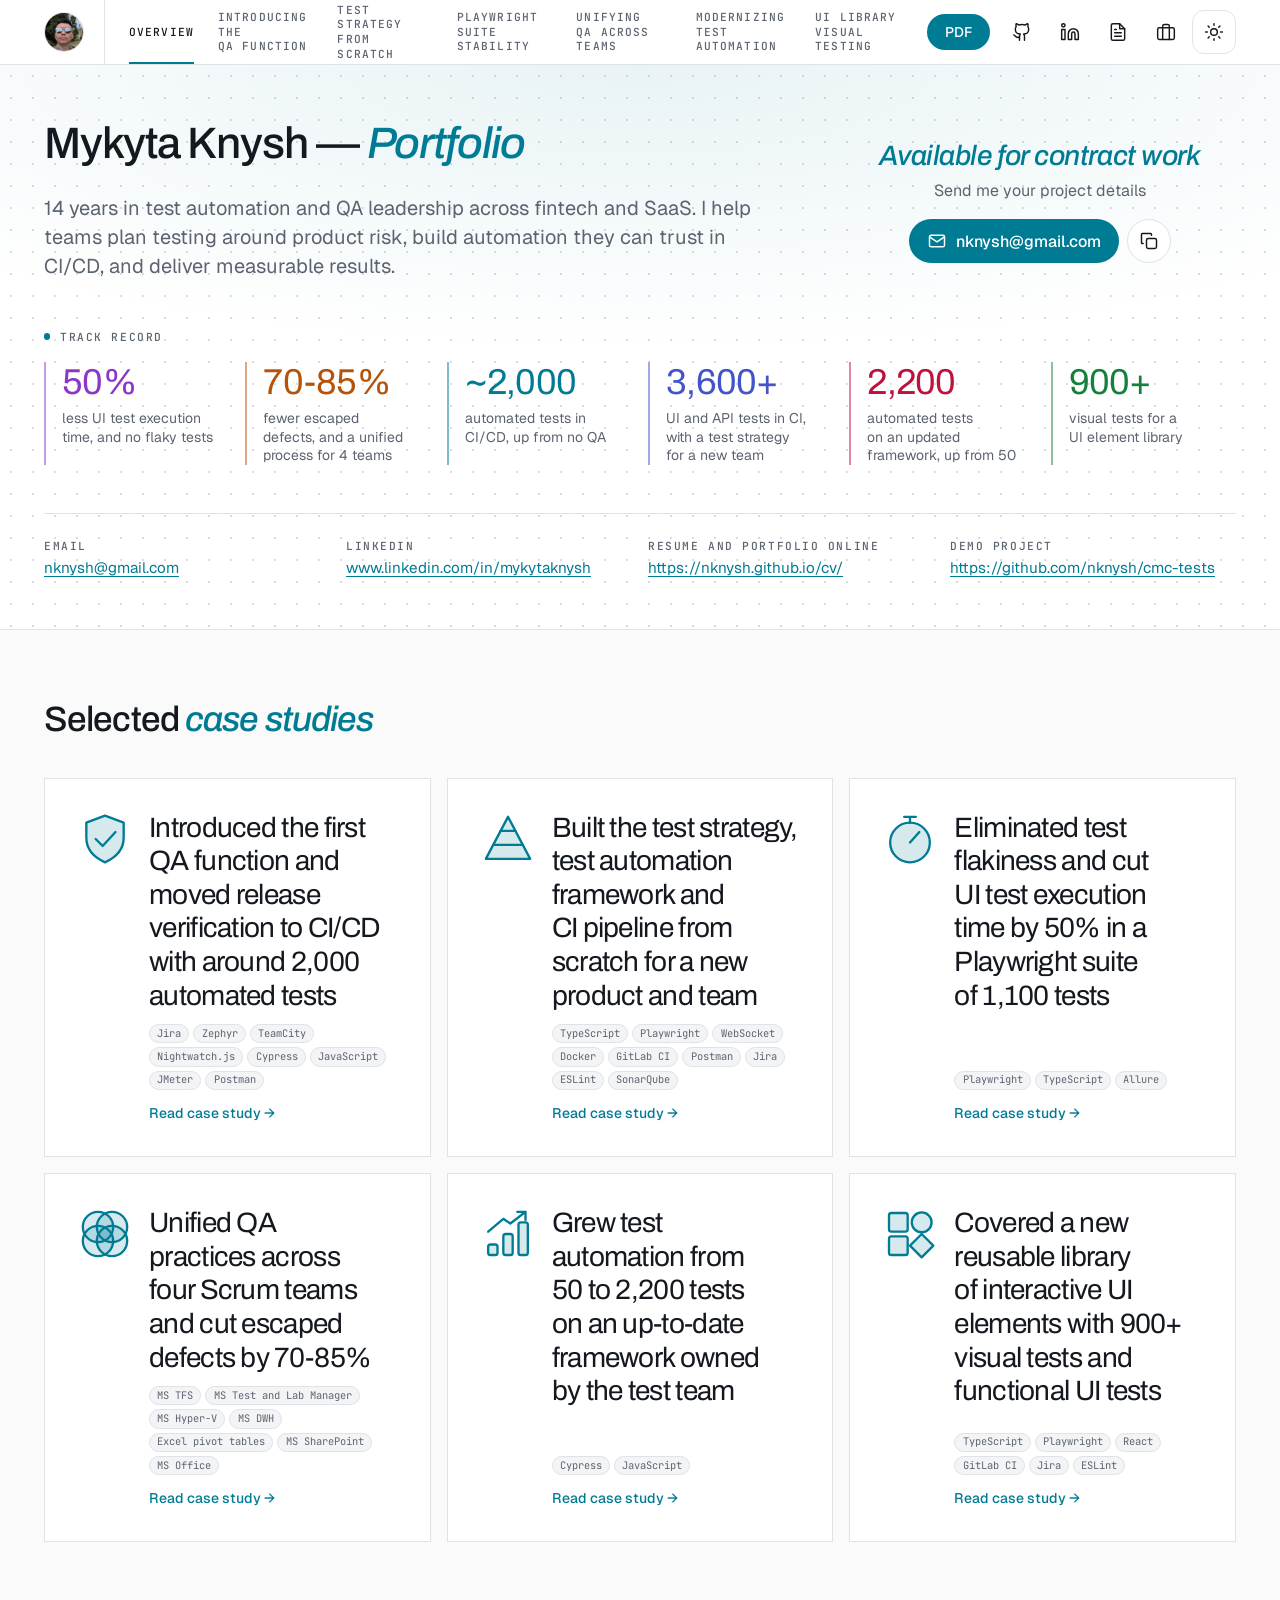
==== docs/portfolio/index.html @ 2e19fce5 "Add Article and CollectionPage structured data to portfolio pages" ====
<!doctype html>
<html lang="en">
<head>
<meta charset="utf-8">
<meta name="viewport" content="width=device-width, initial-scale=1">
<title>Portfolio | Mykyta Knysh</title>
<meta name="description" content="Case studies from Mykyta Knysh: building QA functions, test strategies and test automation at scale.">
<meta name="author" content="Mykyta Knysh">
<link rel="canonical" href="https://nknysh.github.io/cv/portfolio/">
<meta property="og:type" content="article">
<meta property="og:title" content="Portfolio | Mykyta Knysh">
<meta property="og:description" content="Case studies from Mykyta Knysh: building QA functions, test strategies and test automation at scale.">
<meta property="og:url" content="https://nknysh.github.io/cv/portfolio/">
<meta name="twitter:card" content="summary">
<link rel="icon" href="../images/favicon.png" type="image/png">
<link rel="preconnect" href="https://fonts.googleapis.com">
<link rel="preconnect" href="https://fonts.gstatic.com" crossorigin>
<link rel="stylesheet" href="https://fonts.googleapis.com/css2?family=Archivo:ital,wght@0,400..800;1,400..600&family=Geist:wght@300..600&family=JetBrains+Mono:wght@400;500&display=swap">
<link rel="stylesheet" href="portfolio.css">
<script src="menu.js"></script>
<script type="application/ld+json">
{
  "@context": "https://schema.org",
  "@type": "CollectionPage",
  "@id": "https://nknysh.github.io/cv/portfolio/",
  "url": "https://nknysh.github.io/cv/portfolio/",
  "name": "Portfolio | Mykyta Knysh",
  "description": "Case studies from Mykyta Knysh: building QA functions, test strategies and test automation at scale.",
  "author": {
    "@type": "Person",
    "@id": "https://nknysh.github.io/cv/#person",
    "name": "Mykyta Knysh",
    "url": "https://nknysh.github.io/cv/"
  },
  "mainEntity": {
    "@type": "ItemList",
    "itemListElement": [
      {
        "@type": "ListItem",
        "position": 1,
        "url": "https://nknysh.github.io/cv/portfolio/first-qa-function.html",
        "name": "Introduced the first QA function and moved release verification to CI/CD with around 2,000 automated tests"
      },
      {
        "@type": "ListItem",
        "position": 2,
        "url": "https://nknysh.github.io/cv/portfolio/test-strategy-from-scratch.html",
        "name": "Built the test strategy, test automation framework and CI pipeline from scratch for a new product and team"
      },
      {
        "@type": "ListItem",
        "position": 3,
        "url": "https://nknysh.github.io/cv/portfolio/playwright-suite-stability.html",
        "name": "Eliminated test flakiness and cut UI test execution time by 50% in a Playwright suite of 1,100 tests"
      },
      {
        "@type": "ListItem",
        "position": 4,
        "url": "https://nknysh.github.io/cv/portfolio/unified-qa-practices.html",
        "name": "Unified QA practices across four Scrum teams and cut escaped defects by 70-85%"
      },
      {
        "@type": "ListItem",
        "position": 5,
        "url": "https://nknysh.github.io/cv/portfolio/automation-50-to-2200.html",
        "name": "Grew test automation from 50 to 2,200 tests on an up-to-date framework owned by the test team"
      },
      {
        "@type": "ListItem",
        "position": 6,
        "url": "https://nknysh.github.io/cv/portfolio/ui-library-testing.html",
        "name": "Covered a new reusable library of interactive UI elements with 900+ visual tests and functional UI tests"
      }
    ]
  }
}
</script>
</head>
<body>
<a class="skip" href="#content">Skip to content</a>
<header class="site-header">
  <div class="bar">
    <a class="brand" href="./" aria-label="Mykyta Knysh, portfolio overview"><img src="../images/avatar.jpg" alt="" width="40" height="40"></a>
    <div class="actions">
      <a class="button" href="../Mykyta_Knysh_Portfolio.pdf" download>PDF</a>
      <a class="icon-link wide-only" href="https://github.com/nknysh/cmc-tests" rel="noopener" aria-label="Demo project on GitHub" title="Demo project"><svg viewBox="0 0 24 24" width="20" height="20" fill="none" stroke="currentColor" stroke-width="1.75" stroke-linecap="round" stroke-linejoin="round" aria-hidden="true"><path d="M15 22v-4a4.8 4.8 0 0 0-1-3.5c3 0 6-2 6-5.5.08-1.25-.27-2.48-1-3.5.28-1.15.28-2.35 0-3.5 0 0-1 0-3 1.5-2.64-.5-5.36-.5-8 0C6 2 5 2 5 2c-.3 1.15-.3 2.35 0 3.5A5.4 5.4 0 0 0 4 9c0 3.5 3 5.5 6 5.5-.39.49-.68 1.05-.85 1.65-.17.6-.22 1.23-.15 1.85v4"/><path d="M9 18c-4.51 2-5-2-7-2.5"/></svg></a>
      <a class="icon-link wide-only" href="https://www.linkedin.com/in/mykytaknysh/" rel="me noopener" aria-label="LinkedIn profile" title="LinkedIn"><svg viewBox="0 0 24 24" width="20" height="20" fill="none" stroke="currentColor" stroke-width="1.75" stroke-linecap="round" stroke-linejoin="round" aria-hidden="true"><path d="M16 8a6 6 0 0 1 6 6v7h-4v-7a2 2 0 0 0-2-2 2 2 0 0 0-2 2v7h-4v-7a6 6 0 0 1 6-6z"/><rect width="4" height="12" x="2" y="9"/><circle cx="4" cy="4" r="2"/></svg></a>
      <a class="icon-link wide-only" href="../" aria-label="Resume" title="Resume"><svg viewBox="0 0 24 24" width="20" height="20" fill="none" stroke="currentColor" stroke-width="1.75" stroke-linecap="round" stroke-linejoin="round" aria-hidden="true"><path d="M14 2H6a2 2 0 0 0-2 2v16a2 2 0 0 0 2 2h12a2 2 0 0 0 2-2V8z"/><path d="M14 2v6h6"/><path d="M16 13H8M16 17H8M10 9H8"/></svg></a>
      <a class="icon-link wide-only" href="../work-history/" aria-label="Work history" title="Work history"><svg viewBox="0 0 24 24" width="20" height="20" fill="none" stroke="currentColor" stroke-width="1.75" stroke-linecap="round" stroke-linejoin="round" aria-hidden="true"><rect width="20" height="14" x="2" y="7" rx="2"/><path d="M16 21V5a2 2 0 0 0-2-2h-4a2 2 0 0 0-2 2v16"/></svg></a>
      <button class="icon-link framed theme-toggle" type="button" aria-label="Switch color theme" title="Switch color theme"><svg viewBox="0 0 24 24" width="20" height="20" fill="none" stroke="currentColor" stroke-width="1.75" stroke-linecap="round" stroke-linejoin="round" aria-hidden="true"><circle cx="12" cy="12" r="4"/><path d="M12 2v2M12 20v2M4.9 4.9l1.4 1.4M17.7 17.7l1.4 1.4M2 12h2M20 12h2M6.3 17.7l-1.4 1.4M19.1 4.9l-1.4 1.4"/></svg></button>
      <button class="icon-link menu-toggle" type="button" aria-label="Menu" aria-expanded="false" aria-controls="menu"><svg viewBox="0 0 24 24" width="20" height="20" fill="none" stroke="currentColor" stroke-width="1.75" stroke-linecap="round" stroke-linejoin="round" aria-hidden="true"><path d="M4 6h16M4 12h16M4 18h16"/></svg></button>
    </div>
    <nav id="menu" class="menu" aria-label="Portfolio">
      <ul>
        <li><a href="./" aria-current="page">Overview</a></li>
          <li><a href="first-qa-function.html">Introducing the QA Function</a></li>
          <li><a href="test-strategy-from-scratch.html">Test Strategy from Scratch</a></li>
          <li><a href="playwright-suite-stability.html">Playwright Suite Stability</a></li>
          <li><a href="unified-qa-practices.html">Unifying QA Across Teams</a></li>
          <li><a href="automation-50-to-2200.html">Modernizing Test Automation</a></li>
          <li><a href="ui-library-testing.html">UI Library Visual Testing</a></li>
      </ul>
      <ul class="menu-extra">
        <li><a href="https://github.com/nknysh/cmc-tests" rel="noopener">Demo project</a></li>
        <li><a href="https://www.linkedin.com/in/mykytaknysh/" rel="me noopener">LinkedIn</a></li>
        <li><a href="../">Resume</a></li>
        <li><a href="../work-history/">Work history</a></li>
      </ul>
    </nav>
  </div>
</header>
<main id="content">
  <section class="hero">
    <div class="wrap">
      <div class="intro">
        <div>
          <h1>Mykyta Knysh <span class="sep">—</span> <em>Portfolio</em></h1>
          <p class="lead">14 years in test automation and QA leadership across fintech and SaaS. I help teams plan testing around product risk, build automation they can trust in CI/CD, and deliver measurable results.</p>
        </div>
        <div class="availability">
          <p class="availability-title">Available for contract work</p>
          <p class="availability-note">Send me your project details</p>
          <div class="email-actions">
            <a class="button" href="mailto:nknysh@gmail.com" aria-label="Email nknysh@gmail.com"><svg viewBox="0 0 24 24" width="20" height="20" fill="none" stroke="currentColor" stroke-width="1.75" stroke-linecap="round" stroke-linejoin="round" aria-hidden="true"><rect x="3" y="5" width="18" height="14" rx="2"/><path d="m3 7 9 6 9-6"/></svg>nknysh@gmail.com</a>
            <button class="copy-email" type="button" data-copy="nknysh@gmail.com" title="Copy email address" aria-label="Copy email address" aria-live="polite"><svg viewBox="0 0 24 24" width="20" height="20" fill="none" stroke="currentColor" stroke-width="1.75" stroke-linecap="round" stroke-linejoin="round" aria-hidden="true"><rect x="9" y="9" width="12" height="12" rx="2"/><path d="M5 15H4a1 1 0 0 1-1-1V4a1 1 0 0 1 1-1h10a1 1 0 0 1 1 1v1"/></svg><svg viewBox="0 0 24 24" width="20" height="20" fill="none" stroke="currentColor" stroke-width="1.75" stroke-linecap="round" stroke-linejoin="round" aria-hidden="true"><path d="m5 12 5 5 9-10"/></svg></button>
          </div>
        </div>
      </div>
      <p class="kicker track"><span class="pip"></span>Track record</p>
      <ul class="stats-row">
        <li data-case="3"><a href="playwright-suite-stability.html"><span class="stat-value">50%</span><span class="stat-label">less UI test execution time, and no flaky tests</span></a></li>
        <li data-case="4"><a href="unified-qa-practices.html"><span class="stat-value">70-85%</span><span class="stat-label">fewer escaped defects, and a unified process for 4 teams</span></a></li>
        <li data-case="1"><a href="first-qa-function.html"><span class="stat-value">~2,000</span><span class="stat-label">automated tests in CI/CD, up from no QA</span></a></li>
        <li data-case="2"><a href="test-strategy-from-scratch.html"><span class="stat-value">3,600+</span><span class="stat-label">UI and API tests in CI, with a test strategy for a new team</span></a></li>
        <li data-case="5"><a href="automation-50-to-2200.html"><span class="stat-value">2,200</span><span class="stat-label">automated tests on an updated framework, up from 50</span></a></li>
        <li data-case="6"><a href="ui-library-testing.html"><span class="stat-value">900+</span><span class="stat-label">visual tests for a UI element library</span></a></li>
      </ul>
      <ul class="contacts">
        <li><span class="kicker">Email</span><a href="mailto:nknysh@gmail.com">nknysh@gmail.com</a></li>
        <li><span class="kicker">LinkedIn</span><a href="https://www.linkedin.com/in/mykytaknysh">www.linkedin.com/in/mykytaknysh</a></li>
        <li><span class="kicker">Resume and portfolio online</span><a href="https://nknysh.github.io/cv/">https://nknysh.github.io/cv/</a></li>
        <li><span class="kicker">Demo project</span><a href="https://github.com/nknysh/cmc-tests">https://github.com/nknysh/cmc-tests</a></li>
      </ul>
    </div>
  </section>
  <section class="work" aria-labelledby="cases">
    <div class="wrap">
      <h2 id="cases">Selected <em>case studies</em></h2>
      <ol class="cards">
      <li><a class="card" href="first-qa-function.html">
        <svg class="card-icon" viewBox="0 0 48 48" aria-hidden="true"><path class="f" d="M24 4l16 6v13c0 10-7 17-16 21C15 40 8 33 8 23V10z"/><path class="l" d="M16 24l6 6 11-12"/></svg>
        <span class="card-title">Introduced the first QA function and moved release verification to CI/CD with around 2,000 automated tests</span>
        <span class="tags"><span>Jira</span><span>Zephyr</span><span>TeamCity</span><span>Nightwatch.js</span><span>Cypress</span><span>JavaScript</span><span>JMeter</span><span>Postman</span></span>
        <span class="read-more">Read case study <span aria-hidden="true">→</span></span>
      </a></li>
      <li><a class="card" href="test-strategy-from-scratch.html">
        <svg class="card-icon" viewBox="0 0 48 48" aria-hidden="true"><path class="f" d="M24 5l19 36H5z"/><path class="l" d="M17.7 17h12.6M11.3 29h25.4"/></svg>
        <span class="card-title">Built the test strategy, test automation framework and CI pipeline from scratch for a new product and team</span>
        <span class="tags"><span>TypeScript</span><span>Playwright</span><span>WebSocket</span><span>Docker</span><span>GitLab CI</span><span>Postman</span><span>Jira</span><span>ESLint</span><span>SonarQube</span></span>
        <span class="read-more">Read case study <span aria-hidden="true">→</span></span>
      </a></li>
      <li><a class="card" href="playwright-suite-stability.html">
        <svg class="card-icon" viewBox="0 0 48 48" aria-hidden="true"><circle class="f" cx="24" cy="27" r="17"/><path class="l" d="M24 27l8-9M19 5h10M24 5v5"/></svg>
        <span class="card-title">Eliminated test flakiness and cut UI test execution time by 50% in a Playwright suite of 1,100 tests</span>
        <span class="tags"><span>Playwright</span><span>TypeScript</span><span>Allure</span></span>
        <span class="read-more">Read case study <span aria-hidden="true">→</span></span>
      </a></li>
      <li><a class="card" href="unified-qa-practices.html">
        <svg class="card-icon" viewBox="0 0 48 48" aria-hidden="true"><circle class="f" cx="18" cy="18" r="13"/><circle class="f" cx="30" cy="18" r="13"/><circle class="f" cx="18" cy="30" r="13"/><circle class="f" cx="30" cy="30" r="13"/></svg>
        <span class="card-title">Unified QA practices across four Scrum teams and cut escaped defects by 70-85%</span>
        <span class="tags"><span>MS TFS</span><span>MS Test and Lab Manager</span><span>MS Hyper-V</span><span>MS DWH</span><span>Excel pivot tables</span><span>MS SharePoint</span><span>MS Office</span></span>
        <span class="read-more">Read case study <span aria-hidden="true">→</span></span>
      </a></li>
      <li><a class="card" href="automation-50-to-2200.html">
        <svg class="card-icon" viewBox="0 0 48 48" aria-hidden="true"><rect class="f" x="7" y="33" width="8" height="9" rx="2"/><rect class="f" x="20" y="24" width="8" height="18" rx="2"/><rect class="f" x="33" y="14" width="8" height="28" rx="2"/><path class="l" d="M7 22L20 11l6 4L39 5M32 5h7v7"/></svg>
        <span class="card-title">Grew test automation from 50 to 2,200 tests on an up-to-date framework owned by the test team</span>
        <span class="tags"><span>Cypress</span><span>JavaScript</span></span>
        <span class="read-more">Read case study <span aria-hidden="true">→</span></span>
      </a></li>
      <li><a class="card" href="ui-library-testing.html">
        <svg class="card-icon" viewBox="0 0 48 48" aria-hidden="true"><rect class="f" x="6" y="6" width="16" height="16" rx="2"/><circle class="f" cx="34" cy="14" r="8.5"/><rect class="f" x="6" y="26" width="16" height="16" rx="2"/><path class="f" d="M34 24l10 10-10 10-10-10z"/></svg>
        <span class="card-title">Covered a new reusable library of interactive UI elements with 900+ visual tests and functional UI tests</span>
        <span class="tags"><span>TypeScript</span><span>Playwright</span><span>React</span><span>GitLab CI</span><span>Jira</span><span>ESLint</span></span>
        <span class="read-more">Read case study <span aria-hidden="true">→</span></span>
      </a></li>
      </ol>
    </div>
  </section>
</main>
</body>
</html>
---- docs/portfolio/portfolio.css ----
/* Teal is the site color. --c1 to --c6 color-code the overview's track record only;
   --case is teal everywhere else, so all portfolio items look the same. */
:root {
  --bg:#fff; --fg:#14181f; --muted:#5c6370; --border:#dfe2e7; --card:#fafafa; --pill:#f3f4f6;
  --primary:#007b94; --on-primary:#fff; --header:rgba(255,255,255,.8);
  --c1:#007b94; --c2:#4353c9; --c3:#8b35c9; --c4:#b45309; --c5:#be123c; --c6:#15803d;
  --heading:Archivo,system-ui,sans-serif; --body:Geist,system-ui,sans-serif; --mono:"JetBrains Mono",ui-monospace,monospace;
  color-scheme:light;
}
@media (prefers-color-scheme: dark) {
  :root:not([data-theme="light"]) {
    --bg:#0c0e12; --fg:#f0f1f4; --muted:#969ca8; --border:#1f242e; --card:#12151b; --pill:#1a1e26;
    --primary:#00e1ff; --on-primary:#0b0e13; --header:rgba(12,14,18,.8);
    --c1:#00e1ff; --c2:#9aa8ff; --c3:#d09bff; --c4:#fbbf24; --c5:#fb7185; --c6:#4ade80;
    color-scheme:dark;
  }
}
:root[data-theme="dark"] {
  --bg:#0c0e12; --fg:#f0f1f4; --muted:#969ca8; --border:#1f242e; --card:#12151b; --pill:#1a1e26;
  --primary:#00e1ff; --on-primary:#0b0e13; --header:rgba(12,14,18,.8);
  --c1:#00e1ff; --c2:#9aa8ff; --c3:#d09bff; --c4:#fbbf24; --c5:#fb7185; --c6:#4ade80;
  color-scheme:dark;
}
:root { --case:var(--primary); }
[data-case="1"] { --case:var(--c1); }
[data-case="2"] { --case:var(--c2); }
[data-case="3"] { --case:var(--c3); }
[data-case="4"] { --case:var(--c4); }
[data-case="5"] { --case:var(--c5); }
[data-case="6"] { --case:var(--c6); }

* { box-sizing:border-box; }
html { -webkit-text-size-adjust:100%; scroll-padding-top:6rem; scroll-behavior:smooth; }
body { margin:0; background:var(--bg); color:var(--fg); font:16px/1.6 var(--body); overflow-wrap:break-word; }
a { color:var(--primary); }
a:focus-visible, button:focus-visible { outline:2px solid var(--primary); outline-offset:2px; }
ul, ol { margin:0; padding:0; list-style:none; }
em { color:var(--primary); font-style:italic; }
.kicker { margin:0; color:var(--muted); font:500 .7rem/1.5 var(--mono); letter-spacing:.14em; text-transform:uppercase; }

.skip { position:absolute; left:-999px; top:0; padding:.5rem 1rem; background:var(--bg); z-index:60; }
.skip:focus { left:0; }

/* Header: logo, actions and menu. The menu is a drop-down below 80rem and sits inline above it. */
.site-header { position:sticky; top:0; z-index:50; background:var(--header); border-bottom:1px solid var(--border); -webkit-backdrop-filter:blur(12px); backdrop-filter:blur(12px); }
.bar { display:flex; flex-wrap:wrap; align-items:center; justify-content:space-between; gap:0 1rem; min-height:4rem; padding:0 24px; }
.brand { display:inline-flex; border-radius:50%; }
.brand img { display:block; width:2.5rem; height:2.5rem; border:1px solid var(--border); border-radius:50%; object-fit:cover; }
.actions { display:flex; align-items:center; gap:.25rem; }
.button { display:inline-flex; align-items:center; min-height:2.25rem; margin-right:.35rem; padding:0 1.15rem; border-radius:999px; background:var(--primary); color:var(--on-primary); font-size:.875rem; font-weight:500; text-decoration:none; }
.button:hover { opacity:.88; }
.icon-link { display:inline-grid; place-items:center; width:2.75rem; height:2.75rem; padding:0; border:0; border-radius:12px; background:none; color:var(--fg); cursor:pointer; }
.icon-link:hover { color:var(--primary); }
.icon-link.framed { border:1px solid var(--border); }
.wide-only { display:none; }
.theme-toggle, .menu-toggle { display:none; }
.js .theme-toggle, .js .menu-toggle { display:inline-grid; }
.menu { flex-basis:100%; max-height:calc(100dvh - 4rem); overflow-y:auto; padding-bottom:.75rem; }
.js .menu { display:none; }
.js .menu.open { display:block; }
.menu a { display:flex; align-items:center; gap:.75rem; min-height:2.75rem; color:var(--muted); font:500 .75rem/1.3 var(--mono); letter-spacing:.14em; text-transform:uppercase; text-decoration:none; }
.menu a:hover, .menu a[aria-current="page"] { color:var(--fg); }
.menu-extra { margin-top:.5rem; padding-top:.5rem; border-top:1px solid var(--border); }

.wrap { max-width:96rem; margin:0 auto; padding:0 24px; }
.wrap.narrow { max-width:72rem; padding-top:3rem; padding-bottom:4rem; }

/* Overview */
.hero { display:flow-root; background:
  radial-gradient(60rem 18rem at 50% 0, color-mix(in srgb, var(--primary) 9%, transparent), transparent),
  radial-gradient(circle, color-mix(in srgb, var(--muted) 22%, transparent) 1px, transparent 1px) 0 0 / 22px 22px; }
.pip { content:""; display:inline-block; width:.4rem; height:.4rem; margin-right:.6rem; border-radius:50%; background:var(--primary); vertical-align:.1em; }
.hero h1 { max-width:52rem; margin:0; font:500 clamp(1.75rem,3.5vw,2.75rem)/1.02 var(--heading); letter-spacing:-.025em; text-wrap:balance; }
.intro { display:grid; gap:1.75rem 4rem; margin-top:3.5rem; }
.lead { max-width:46rem; margin:1.75rem 0 0; color:var(--muted); font-size:clamp(1.125rem,2.5vw,1.25rem); line-height:1.45; text-wrap:pretty; }
.availability-title { margin:0; color:var(--primary); font:italic 500 clamp(1.4rem,2.75vw,1.75rem)/1.2 var(--heading); letter-spacing:-.02em; }
.availability-note { margin:.35rem 0 1rem; color:var(--muted); font-size:1rem; }
.email-actions { display:flex; flex-wrap:wrap; gap:.5rem; }
.email-actions .button { gap:.55rem; min-height:2.75rem; margin:0; font-size:1rem; }
.copy-email { display:none; place-items:center; width:2.75rem; height:2.75rem; padding:0; border:1px solid var(--border); border-radius:50%; background:var(--bg); color:var(--fg); cursor:pointer; }
.js .copy-email { display:inline-grid; }
.copy-email:hover, .copy-email.copied { border-color:var(--primary); color:var(--primary); }
.copy-email svg:last-child, .copy-email.copied svg:first-child { display:none; }
.copy-email.copied svg:last-child { display:block; }
.track { margin-top:3rem; }
.stats-row { display:grid; grid-template-columns:repeat(2,minmax(0,1fr)); gap:1.5rem 1rem; margin-top:1rem; }
.stats-row li { padding-left:1rem; border-left:2px solid color-mix(in srgb, var(--case) 50%, var(--bg)); }
.stats-row a { display:block; color:inherit; text-decoration:none; }
.stats-row a:hover .stat-value { text-decoration:underline; text-decoration-thickness:2px; text-underline-offset:.15em; }
.stats-row a:hover .stat-label { color:var(--fg); }
.stat-value { display:block; color:var(--case); font:400 clamp(1.6rem,3.2vw,2.25rem)/1.15 var(--heading); letter-spacing:-.02em; }
.stat-label { display:block; margin-top:.35rem; color:var(--muted); font-size:.875rem; line-height:1.35; text-wrap:balance; }
.contacts { display:grid; gap:1rem; margin-top:3rem; padding:1.5rem 0 3rem; border-top:1px solid var(--border); }
.contacts .kicker { display:block; }
.contacts a { font-size:.95rem; text-underline-offset:3px; }

.work { padding:4.5rem 0 5rem; background:var(--card); border-top:1px solid var(--border); }
.work h2 { margin:0 0 2.5rem; font:500 clamp(1.5rem,2.75vw,2.25rem)/1.02 var(--heading); letter-spacing:-.025em; }
.cards { display:grid; grid-template-columns:minmax(0,1fr); gap:1rem; }
.cards li { display:flex; }
/* Icon in the left column; title, tech stack and link in the right. The middle row absorbs spare height, so the tech stack stays at the bottom. */
.card { display:grid; flex:1; grid-template-columns:auto minmax(0,1fr); grid-template-rows:auto 1fr auto; gap:.75rem 1rem; padding:1.5rem; border:1px solid var(--border); background:var(--bg); color:var(--fg); text-decoration:none; }
.card:hover { background:color-mix(in srgb, var(--case) 5%, var(--bg)); }
.card:hover .card-title { color:var(--case); }
.card-icon { width:3rem; height:3rem; color:var(--primary); }
.card-icon .l, .card-icon .f { stroke:currentColor; stroke-width:2; stroke-linecap:round; stroke-linejoin:round; }
.card-icon .l { fill:none; }
.card-icon .f { fill:color-mix(in srgb, currentColor 16%, transparent); }
.card-title { grid-column:2; font:400 clamp(1.3rem,2.6vw,1.75rem)/1.2 var(--heading); letter-spacing:-.025em; text-wrap:balance; }
.card .tags { grid-column:2; align-self:end; gap:.25rem; }
.card .tags > * { padding:.05rem .45rem; font-size:.65rem; line-height:1.5; }
.read-more { grid-column:2; color:var(--case); font-size:.875rem; font-weight:500; }
.tags { display:flex; flex-wrap:wrap; gap:.4rem; }
.tags > * { padding:.15rem .7rem; border:1px solid var(--border); border-radius:999px; background:var(--pill); color:var(--muted); font:400 .75rem/1.6 var(--mono); }

/* Case page */
.back { color:var(--muted); font:500 .7rem/1.5 var(--mono); letter-spacing:.14em; text-transform:uppercase; text-decoration:none; }
.back:hover { color:var(--primary); }
.case-header { margin-top:2.25rem; }
.case-header h1 { margin:0; font:500 clamp(2rem,4.5vw,3.5rem)/1.06 var(--heading); letter-spacing:-.025em; text-wrap:balance; }
.stats-grid { display:grid; grid-template-columns:minmax(0,1fr); gap:1px; margin-top:2.5rem; border:1px solid var(--border); background:var(--border); }
.stats-grid li { padding:1.25rem 1.5rem; background:var(--bg); }
.stats-grid .stat-value { color:var(--fg); }
.stats-grid li:first-child .stat-value { color:var(--case); }
.stats-grid .stat-label { font:500 .7rem/1.5 var(--mono); letter-spacing:.14em; text-transform:uppercase; }
.case-body { margin-top:3.5rem; }
.toc { display:none; }
.block { margin-top:2.75rem; }
.block:first-child { margin-top:0; }
.block h2 { margin:0 0 1rem; font:500 clamp(1.5rem,3vw,2rem)/1.2 var(--heading); letter-spacing:-.02em; }
.block p, .steps { color:var(--muted); font-size:1.0625rem; line-height:1.65; }
.block p { margin:0; }
.steps { display:grid; gap:.85rem; }
.steps li { position:relative; padding-left:1.25rem; }
.steps li::before { content:""; position:absolute; left:0; top:.65em; width:.4rem; height:.4rem; border-radius:50%; background:var(--case); }
.block-result { padding:1.5rem; border:1px solid color-mix(in srgb, var(--case) 35%, var(--bg)); background:color-mix(in srgb, var(--case) 7%, var(--bg)); }
.block-result p { color:var(--fg); }
.block-result p::first-letter { text-transform:uppercase; } /* source text continues after "Result:" in lowercase */

/* Work history page: each job is an .job, and a company with several roles nests them in .job-group. */
.history-hero h1 { margin-top:3.5rem; }
.history-hero .lead { margin-bottom:3rem; }
.history { padding-top:3rem; padding-bottom:4rem; }
.history > .job { max-width:52rem; }
.history .job { margin-top:2.5rem; padding-top:2.5rem; border-top:1px solid var(--border); }
.history > .job:first-child { margin-top:0; padding-top:0; border-top:0; }
.history .job-group > .job { margin-top:1.75rem; padding:0; border-top:0; }
.history .job > * + * { margin-top:1rem; }
.history .job > .period { margin-top:.35rem; }
.job h2 { margin:0; font:500 clamp(1.4rem,2.8vw,1.75rem)/1.2 var(--heading); letter-spacing:-.02em; text-wrap:balance; }
.job h3 { margin:0; font:500 1.2rem/1.3 var(--heading); letter-spacing:-.01em; }
.job p, .job .steps { color:var(--muted); font-size:1.0625rem; line-height:1.65; }
.job p { margin:0; }
.job p.kicker { font-size:.7rem; line-height:1.5; }
.job-tags .tags { margin-top:.5rem; }

.pager { display:grid; grid-template-columns:repeat(2,minmax(0,1fr)); gap:1rem; margin-top:4rem; padding-top:1.5rem; border-top:1px solid var(--border); }
.pager a { color:var(--fg); font:500 1.05rem/1.25 var(--heading); text-decoration:none; }
.pager a:hover { color:var(--case); }
.pager a[rel="next"] { grid-column:2; text-align:right; }
.pager .kicker { display:block; margin-bottom:.25rem; color:var(--case); }

@media (min-width:36rem) {
  .wide-only { display:inline-grid; }
  .stats-grid { grid-template-columns:repeat(3,minmax(0,1fr)); }
  .contacts { grid-template-columns:repeat(2,minmax(0,1fr)); }
}
@media (min-width:48rem) {
  .cards { grid-template-columns:repeat(2,minmax(0,1fr)); }
  .card { padding:2rem; }
  .card-icon { width:3.5rem; height:3.5rem; }
  .stats-row { grid-template-columns:repeat(3,minmax(0,1fr)); }
}
@media (min-width:60rem) {
  .intro { grid-template-columns:minmax(0,46rem) minmax(max-content,1fr); }
  .availability { place-self:center; text-align:center; }
  .email-actions { justify-content:center; }
  .case-body { display:grid; grid-template-columns:13rem minmax(0,44rem); gap:4rem; }
  .toc { display:block; position:sticky; top:6rem; align-self:start; }
  .toc ol { margin-top:.75rem; border-left:1px solid var(--border); }
  .toc a { display:block; padding:.4rem 0 .4rem 1rem; color:var(--muted); font:500 .7rem/1.5 var(--mono); letter-spacing:.14em; text-transform:uppercase; text-decoration:none; }
  .toc a:hover { color:var(--case); }
  .stats-row { grid-template-columns:repeat(6,minmax(0,1fr)); }
  .contacts { grid-template-columns:repeat(4,minmax(0,1fr)); }
}
@media (min-width:80rem) {
  .cards { grid-template-columns:repeat(3,minmax(0,1fr)); }
  .bar { flex-wrap:nowrap; padding:0 44px; }
  .wrap { padding-left:44px; padding-right:44px; }
  .menu, .js .menu { display:block; order:1; flex:1 1 auto; max-height:none; overflow:visible; padding:0 0 0 1.5rem; margin-left:.25rem; border-left:1px solid var(--border); }
  .actions { order:2; }
  .menu > ul:first-child { display:flex; gap:1.5rem; }
  .menu-extra, .js .menu-toggle { display:none; }
  .menu a { max-width:10.5rem; min-height:4rem; font-size:.7rem; letter-spacing:.1em; text-wrap:balance; }
  .menu a[aria-current="page"] { box-shadow:inset 0 -2px 0 var(--case); }
}

@media print {
  .site-header, .pager, .toc, .skip { display:none; }
  .wrap { max-width:none; padding:0; }
}
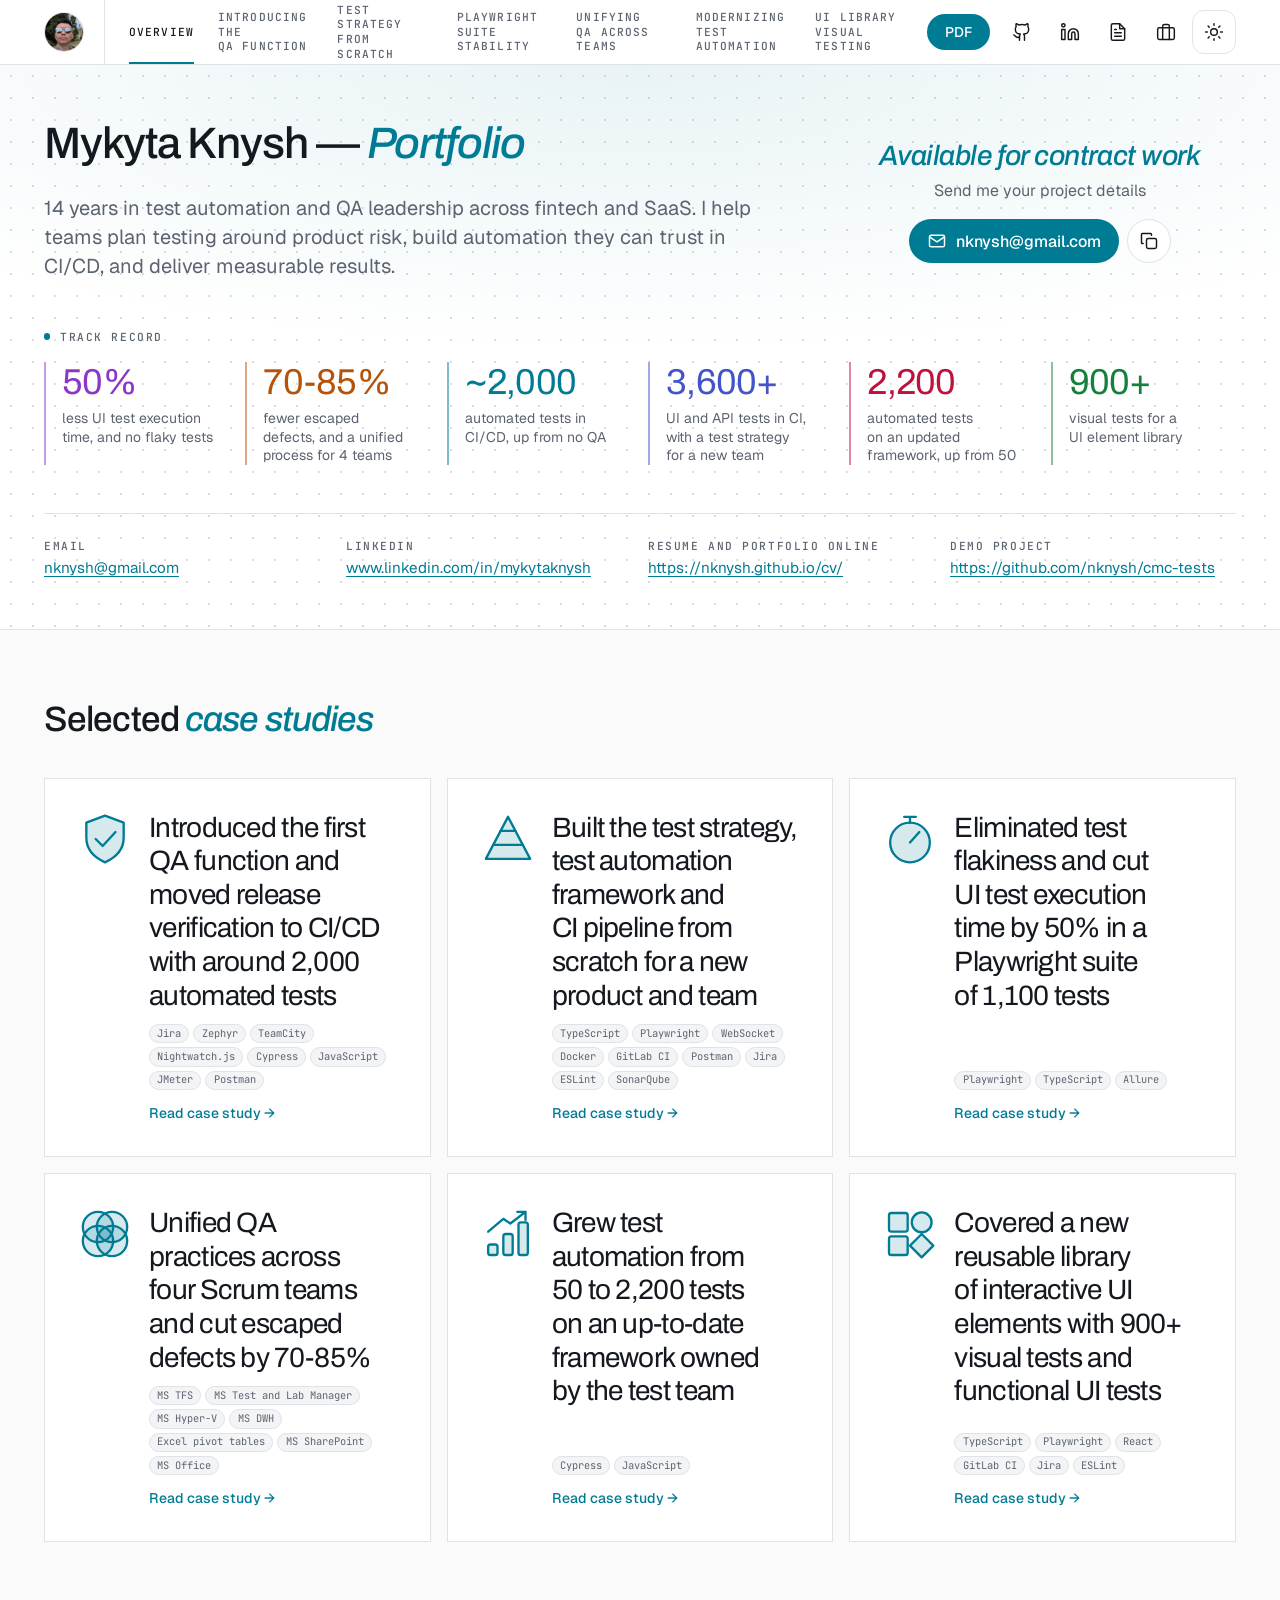
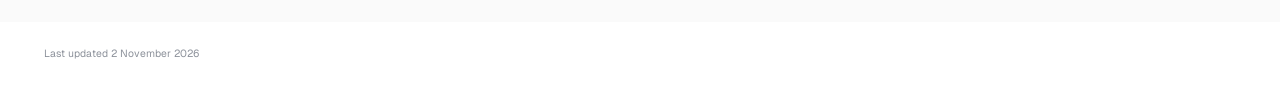
==== commit 86fe1659: "Add last updated date to every page" ====
--- a/docs/portfolio/index.html
+++ b/docs/portfolio/index.html
@@ -32,6 +32,7 @@
     "name": "Mykyta Knysh",
     "url": "https://nknysh.github.io/cv/"
   },
+  "dateModified": "2026-11-02",
   "mainEntity": {
     "@type": "ItemList",
     "itemListElement": [
@@ -187,5 +188,6 @@
     </div>
   </section>
 </main>
+<footer class="wrap page-updated"><p>Last updated <time datetime="2026-11-02">2 November 2026</time></p></footer>
 </body>
 </html>
--- a/docs/portfolio/portfolio.css
+++ b/docs/portfolio/portfolio.css
@@ -154,6 +154,10 @@
 .job p.kicker { font-size:.7rem; line-height:1.5; }
 .job-tags .tags { margin-top:.5rem; }
 
+/* Last-updated line at the very end of every page: tiny and faded on purpose. */
+.wrap.page-updated { padding-top:1.5rem; padding-bottom:1.5rem; }
+.page-updated p { margin:0; color:var(--muted); opacity:.7; font-size:.65rem; }
+
 .pager { display:grid; grid-template-columns:repeat(2,minmax(0,1fr)); gap:1rem; margin-top:4rem; padding-top:1.5rem; border-top:1px solid var(--border); }
 .pager a { color:var(--fg); font:500 1.05rem/1.25 var(--heading); text-decoration:none; }
 .pager a:hover { color:var(--case); }
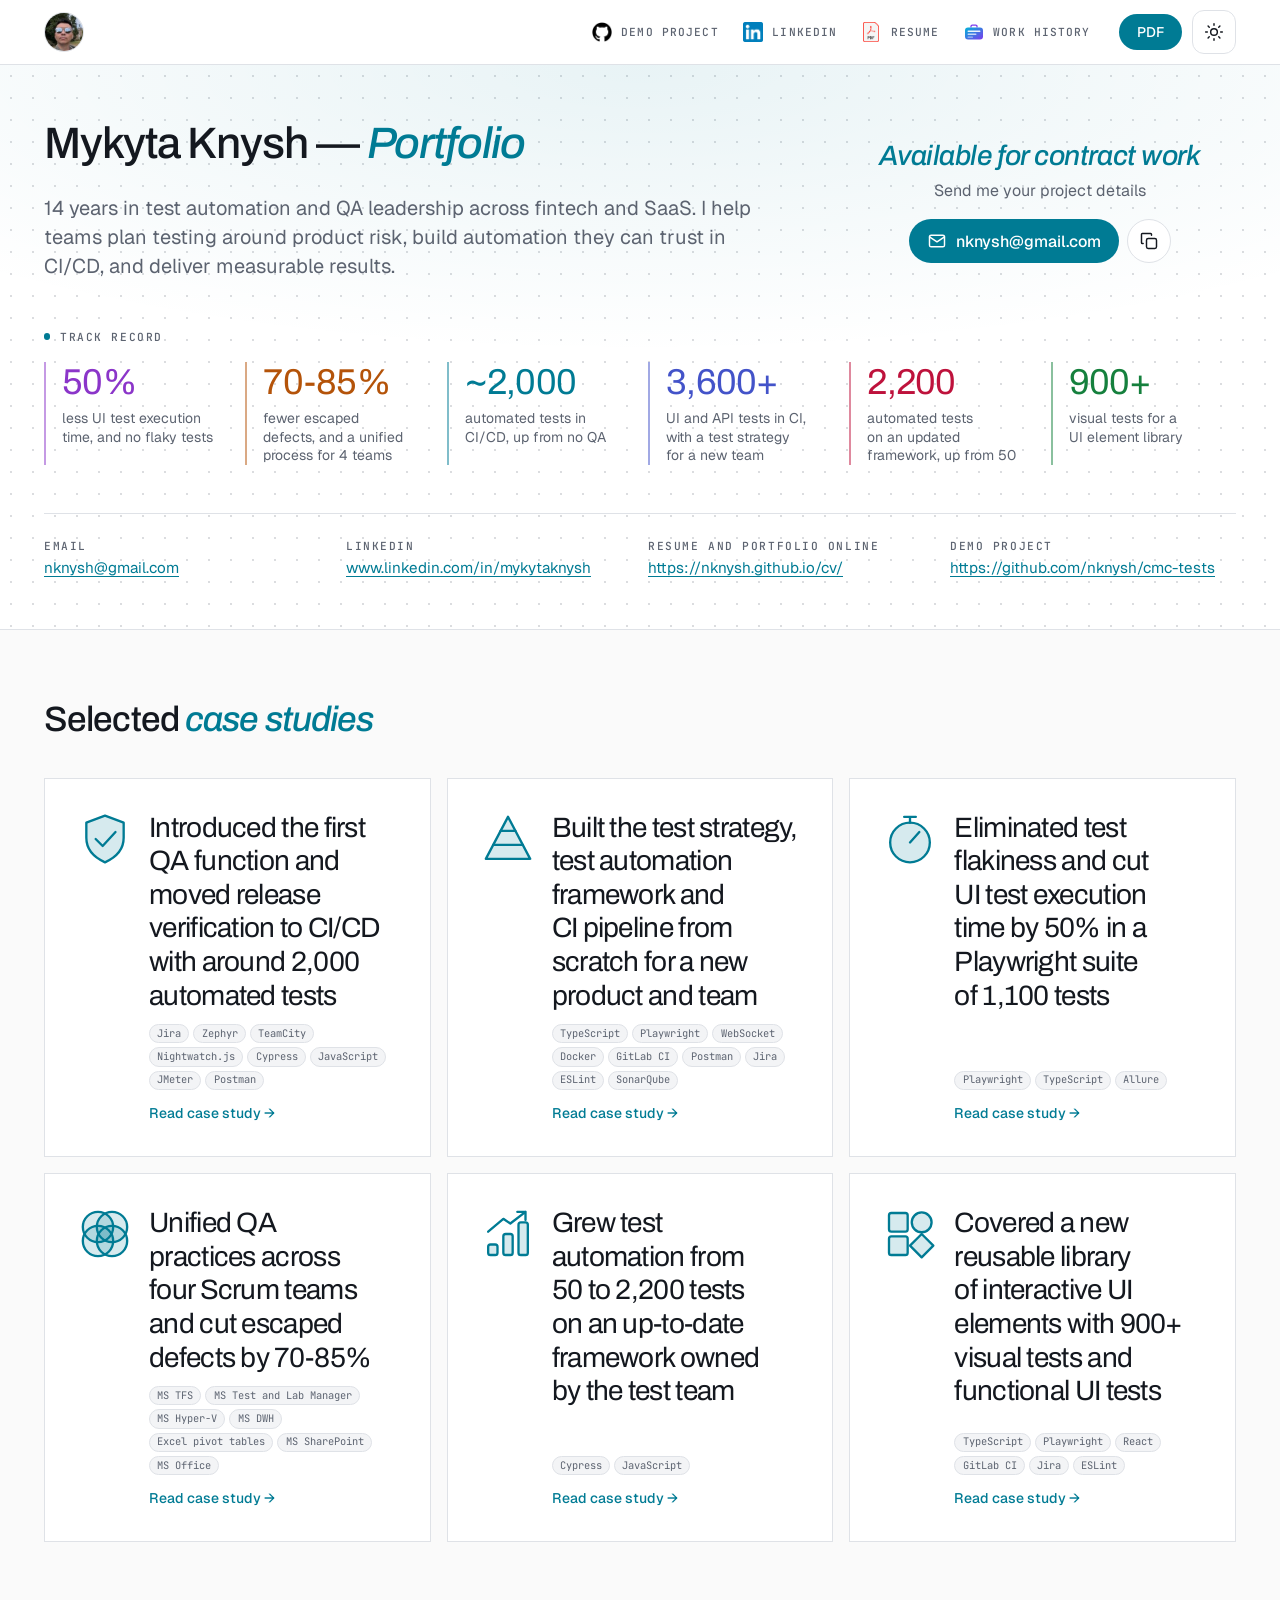
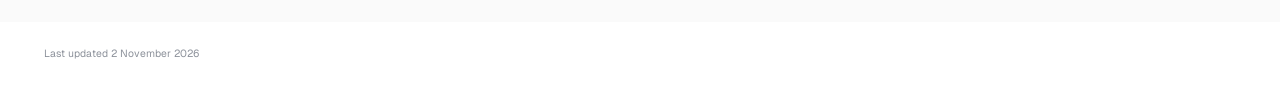
==== commit c5b6b819: "Replace portfolio header case links with right-aligned icon links that collapse by width" ====
--- a/docs/portfolio/index.html
+++ b/docs/portfolio/index.html
@@ -84,28 +84,15 @@
     <a class="brand" href="./" aria-label="Mykyta Knysh, portfolio overview"><img src="../images/avatar.jpg" alt="" width="40" height="40"></a>
     <div class="actions">
       <a class="button" href="../Mykyta_Knysh_Portfolio.pdf" download>PDF</a>
-      <a class="icon-link wide-only" href="https://github.com/nknysh/cmc-tests" rel="noopener" aria-label="Demo project on GitHub" title="Demo project"><svg viewBox="0 0 24 24" width="20" height="20" fill="none" stroke="currentColor" stroke-width="1.75" stroke-linecap="round" stroke-linejoin="round" aria-hidden="true"><path d="M15 22v-4a4.8 4.8 0 0 0-1-3.5c3 0 6-2 6-5.5.08-1.25-.27-2.48-1-3.5.28-1.15.28-2.35 0-3.5 0 0-1 0-3 1.5-2.64-.5-5.36-.5-8 0C6 2 5 2 5 2c-.3 1.15-.3 2.35 0 3.5A5.4 5.4 0 0 0 4 9c0 3.5 3 5.5 6 5.5-.39.49-.68 1.05-.85 1.65-.17.6-.22 1.23-.15 1.85v4"/><path d="M9 18c-4.51 2-5-2-7-2.5"/></svg></a>
-      <a class="icon-link wide-only" href="https://www.linkedin.com/in/mykytaknysh/" rel="me noopener" aria-label="LinkedIn profile" title="LinkedIn"><svg viewBox="0 0 24 24" width="20" height="20" fill="none" stroke="currentColor" stroke-width="1.75" stroke-linecap="round" stroke-linejoin="round" aria-hidden="true"><path d="M16 8a6 6 0 0 1 6 6v7h-4v-7a2 2 0 0 0-2-2 2 2 0 0 0-2 2v7h-4v-7a6 6 0 0 1 6-6z"/><rect width="4" height="12" x="2" y="9"/><circle cx="4" cy="4" r="2"/></svg></a>
-      <a class="icon-link wide-only" href="../" aria-label="Resume" title="Resume"><svg viewBox="0 0 24 24" width="20" height="20" fill="none" stroke="currentColor" stroke-width="1.75" stroke-linecap="round" stroke-linejoin="round" aria-hidden="true"><path d="M14 2H6a2 2 0 0 0-2 2v16a2 2 0 0 0 2 2h12a2 2 0 0 0 2-2V8z"/><path d="M14 2v6h6"/><path d="M16 13H8M16 17H8M10 9H8"/></svg></a>
-      <a class="icon-link wide-only" href="../work-history/" aria-label="Work history" title="Work history"><svg viewBox="0 0 24 24" width="20" height="20" fill="none" stroke="currentColor" stroke-width="1.75" stroke-linecap="round" stroke-linejoin="round" aria-hidden="true"><rect width="20" height="14" x="2" y="7" rx="2"/><path d="M16 21V5a2 2 0 0 0-2-2h-4a2 2 0 0 0-2 2v16"/></svg></a>
       <button class="icon-link framed theme-toggle" type="button" aria-label="Switch color theme" title="Switch color theme"><svg viewBox="0 0 24 24" width="20" height="20" fill="none" stroke="currentColor" stroke-width="1.75" stroke-linecap="round" stroke-linejoin="round" aria-hidden="true"><circle cx="12" cy="12" r="4"/><path d="M12 2v2M12 20v2M4.9 4.9l1.4 1.4M17.7 17.7l1.4 1.4M2 12h2M20 12h2M6.3 17.7l-1.4 1.4M19.1 4.9l-1.4 1.4"/></svg></button>
       <button class="icon-link menu-toggle" type="button" aria-label="Menu" aria-expanded="false" aria-controls="menu"><svg viewBox="0 0 24 24" width="20" height="20" fill="none" stroke="currentColor" stroke-width="1.75" stroke-linecap="round" stroke-linejoin="round" aria-hidden="true"><path d="M4 6h16M4 12h16M4 18h16"/></svg></button>
     </div>
-    <nav id="menu" class="menu" aria-label="Portfolio">
+    <nav id="menu" class="menu" aria-label="Links">
       <ul>
-        <li><a href="./" aria-current="page">Overview</a></li>
-          <li><a href="first-qa-function.html">Introducing the QA Function</a></li>
-          <li><a href="test-strategy-from-scratch.html">Test Strategy from Scratch</a></li>
-          <li><a href="playwright-suite-stability.html">Playwright Suite Stability</a></li>
-          <li><a href="unified-qa-practices.html">Unifying QA Across Teams</a></li>
-          <li><a href="automation-50-to-2200.html">Modernizing Test Automation</a></li>
-          <li><a href="ui-library-testing.html">UI Library Visual Testing</a></li>
-      </ul>
-      <ul class="menu-extra">
-        <li><a href="https://github.com/nknysh/cmc-tests" rel="noopener">Demo project</a></li>
-        <li><a href="https://www.linkedin.com/in/mykytaknysh/" rel="me noopener">LinkedIn</a></li>
-        <li><a href="../">Resume</a></li>
-        <li><a href="../work-history/">Work history</a></li>
+        <li><a href="https://github.com/nknysh/cmc-tests" rel="noopener" title="Demo project"><img src="../images/github.png" class="invert-dark" alt="" width="20" height="20"><span class="label">Demo project</span></a></li>
+        <li><a href="https://www.linkedin.com/in/mykytaknysh/" rel="me noopener" title="LinkedIn"><img src="../images/linkedin.png" alt="" width="20" height="20"><span class="label">LinkedIn</span></a></li>
+        <li><a href="../" title="Resume"><img src="../images/pdf.png" alt="" width="20" height="20"><span class="label">Resume</span></a></li>
+        <li><a href="../work-history/" title="Work history"><img src="../images/work-history.svg" alt="" width="20" height="20"><span class="label">Work history</span></a></li>
       </ul>
     </nav>
   </div>
--- a/docs/portfolio/portfolio.css
+++ b/docs/portfolio/portfolio.css
@@ -41,7 +41,8 @@
 .skip { position:absolute; left:-999px; top:0; padding:.5rem 1rem; background:var(--bg); z-index:60; }
 .skip:focus { left:0; }
 
-/* Header: logo, actions and menu. The menu is a drop-down below 80rem and sits inline above it. */
+/* Header: avatar (links to the overview) on the left; links, PDF button and theme switch on the right.
+   The links are a drop-down menu below 24rem, icons only from 24rem, and icons with labels from 48rem. */
 .site-header { position:sticky; top:0; z-index:50; background:var(--header); border-bottom:1px solid var(--border); -webkit-backdrop-filter:blur(12px); backdrop-filter:blur(12px); }
 .bar { display:flex; flex-wrap:wrap; align-items:center; justify-content:space-between; gap:0 1rem; min-height:4rem; padding:0 24px; }
 .brand { display:inline-flex; border-radius:50%; }
@@ -52,15 +53,17 @@
 .icon-link { display:inline-grid; place-items:center; width:2.75rem; height:2.75rem; padding:0; border:0; border-radius:12px; background:none; color:var(--fg); cursor:pointer; }
 .icon-link:hover { color:var(--primary); }
 .icon-link.framed { border:1px solid var(--border); }
-.wide-only { display:none; }
 .theme-toggle, .menu-toggle { display:none; }
 .js .theme-toggle, .js .menu-toggle { display:inline-grid; }
 .menu { flex-basis:100%; max-height:calc(100dvh - 4rem); overflow-y:auto; padding-bottom:.75rem; }
 .js .menu { display:none; }
 .js .menu.open { display:block; }
-.menu a { display:flex; align-items:center; gap:.75rem; min-height:2.75rem; color:var(--muted); font:500 .75rem/1.3 var(--mono); letter-spacing:.14em; text-transform:uppercase; text-decoration:none; }
+.menu a { display:flex; align-items:center; gap:.6rem; min-height:2.75rem; color:var(--muted); font:500 .75rem/1.3 var(--mono); letter-spacing:.14em; text-transform:uppercase; text-decoration:none; }
 .menu a:hover, .menu a[aria-current="page"] { color:var(--fg); }
-.menu-extra { margin-top:.5rem; padding-top:.5rem; border-top:1px solid var(--border); }
+.menu img { flex:none; width:1.25rem; height:1.25rem; object-fit:contain; }
+/* The GitHub logo is black; flip it on the dark theme. */
+@media (prefers-color-scheme: dark) { :root:not([data-theme="light"]) .invert-dark { filter:invert(1); } }
+:root[data-theme="dark"] .invert-dark { filter:invert(1); }
 
 .wrap { max-width:96rem; margin:0 auto; padding:0 24px; }
 .wrap.narrow { max-width:72rem; padding-top:3rem; padding-bottom:4rem; }
@@ -164,8 +167,24 @@
 .pager a[rel="next"] { grid-column:2; text-align:right; }
 .pager .kicker { display:block; margin-bottom:.25rem; color:var(--case); }
 
+@media (min-width:24rem) {
+  .bar { flex-wrap:nowrap; }
+  .menu, .js .menu { display:block; order:1; flex:none; margin-left:auto; max-height:none; overflow:visible; padding:0; }
+  .actions { order:2; }
+  .menu ul { display:flex; }
+  .js .menu-toggle { display:none; }
+  .menu a { min-height:4rem; padding:0 .55rem; font-size:.7rem; letter-spacing:.1em; }
+  .menu a[aria-current="page"] { box-shadow:inset 0 -2px 0 var(--case); }
+  /* Icons only: the label stays for screen readers, and the title shows it on hover. */
+  .menu .label { position:absolute; width:1px; height:1px; overflow:hidden; clip-path:inset(50%); white-space:nowrap; }
+}
+@media (min-width:48rem) {
+  .menu { margin-right:.75rem; }
+  .menu ul { gap:1.5rem; }
+  .menu a { padding:0; }
+  .menu .label { position:static; width:auto; height:auto; overflow:visible; clip-path:none; }
+}
 @media (min-width:36rem) {
-  .wide-only { display:inline-grid; }
   .stats-grid { grid-template-columns:repeat(3,minmax(0,1fr)); }
   .contacts { grid-template-columns:repeat(2,minmax(0,1fr)); }
 }
@@ -189,14 +208,8 @@
 }
 @media (min-width:80rem) {
   .cards { grid-template-columns:repeat(3,minmax(0,1fr)); }
-  .bar { flex-wrap:nowrap; padding:0 44px; }
+  .bar { padding:0 44px; }
   .wrap { padding-left:44px; padding-right:44px; }
-  .menu, .js .menu { display:block; order:1; flex:1 1 auto; max-height:none; overflow:visible; padding:0 0 0 1.5rem; margin-left:.25rem; border-left:1px solid var(--border); }
-  .actions { order:2; }
-  .menu > ul:first-child { display:flex; gap:1.5rem; }
-  .menu-extra, .js .menu-toggle { display:none; }
-  .menu a { max-width:10.5rem; min-height:4rem; font-size:.7rem; letter-spacing:.1em; text-wrap:balance; }
-  .menu a[aria-current="page"] { box-shadow:inset 0 -2px 0 var(--case); }
 }
 
 @media print {
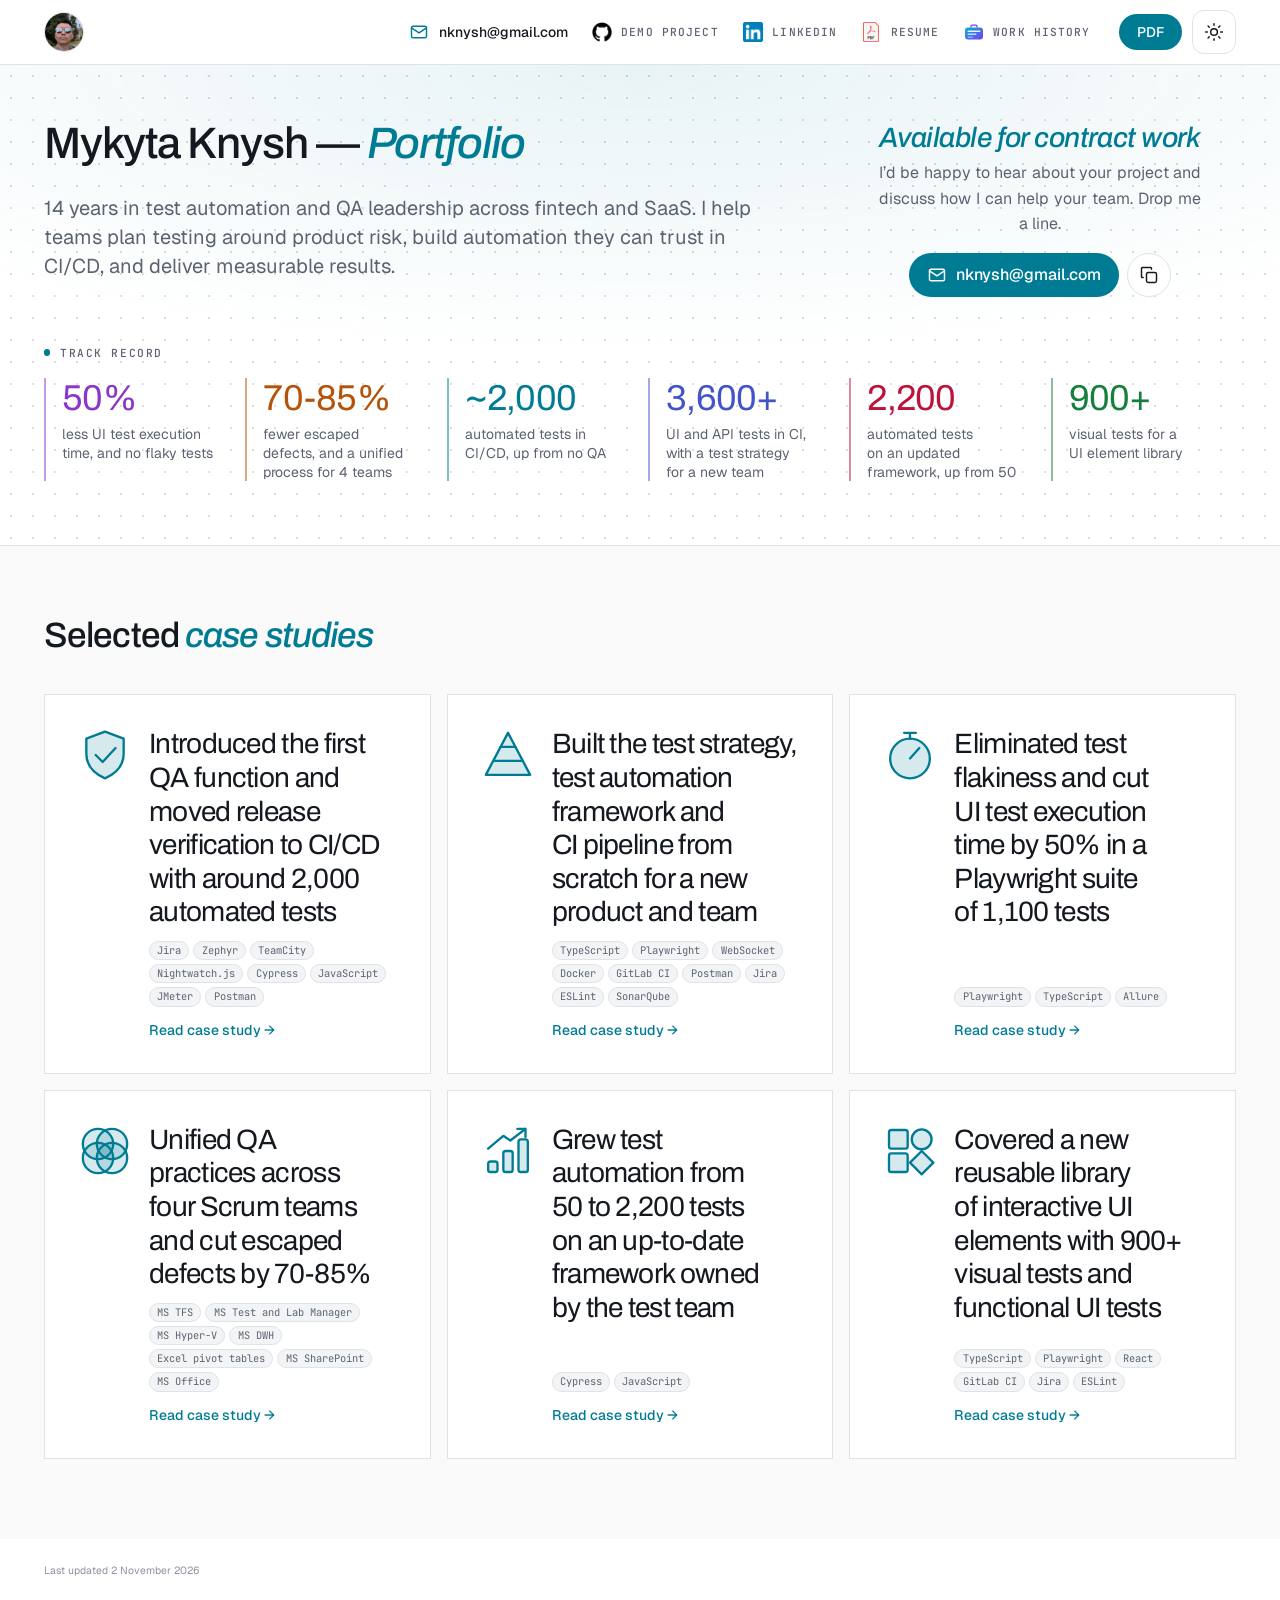
==== commit 403ec976: "Move email into header menu, remove contacts list, reword availability note" ====
--- a/docs/portfolio/index.html
+++ b/docs/portfolio/index.html
@@ -89,6 +89,7 @@
     </div>
     <nav id="menu" class="menu" aria-label="Links">
       <ul>
+        <li class="menu-email"><a href="mailto:nknysh@gmail.com" title="Email nknysh@gmail.com"><svg viewBox="0 0 24 24" width="20" height="20" fill="none" stroke="currentColor" stroke-width="1.75" stroke-linecap="round" stroke-linejoin="round" aria-hidden="true"><rect x="3" y="5" width="18" height="14" rx="2"/><path d="m3 7 9 6 9-6"/></svg><span class="label">nknysh@gmail.com</span></a></li>
         <li><a href="https://github.com/nknysh/cmc-tests" rel="noopener" title="Demo project"><img src="../images/github.png" class="invert-dark" alt="" width="20" height="20"><span class="label">Demo project</span></a></li>
         <li><a href="https://www.linkedin.com/in/mykytaknysh/" rel="me noopener" title="LinkedIn"><img src="../images/linkedin.png" alt="" width="20" height="20"><span class="label">LinkedIn</span></a></li>
         <li><a href="../" title="Resume"><img src="../images/pdf.png" alt="" width="20" height="20"><span class="label">Resume</span></a></li>
@@ -107,7 +108,7 @@
         </div>
         <div class="availability">
           <p class="availability-title">Available for contract work</p>
-          <p class="availability-note">Send me your project details</p>
+          <p class="availability-note">I’d be happy to hear about your project and discuss how I can help your team. Drop me a line.</p>
           <div class="email-actions">
             <a class="button" href="mailto:nknysh@gmail.com" aria-label="Email nknysh@gmail.com"><svg viewBox="0 0 24 24" width="20" height="20" fill="none" stroke="currentColor" stroke-width="1.75" stroke-linecap="round" stroke-linejoin="round" aria-hidden="true"><rect x="3" y="5" width="18" height="14" rx="2"/><path d="m3 7 9 6 9-6"/></svg>nknysh@gmail.com</a>
             <button class="copy-email" type="button" data-copy="nknysh@gmail.com" title="Copy email address" aria-label="Copy email address" aria-live="polite"><svg viewBox="0 0 24 24" width="20" height="20" fill="none" stroke="currentColor" stroke-width="1.75" stroke-linecap="round" stroke-linejoin="round" aria-hidden="true"><rect x="9" y="9" width="12" height="12" rx="2"/><path d="M5 15H4a1 1 0 0 1-1-1V4a1 1 0 0 1 1-1h10a1 1 0 0 1 1 1v1"/></svg><svg viewBox="0 0 24 24" width="20" height="20" fill="none" stroke="currentColor" stroke-width="1.75" stroke-linecap="round" stroke-linejoin="round" aria-hidden="true"><path d="m5 12 5 5 9-10"/></svg></button>
@@ -122,12 +123,6 @@
         <li data-case="2"><a href="test-strategy-from-scratch.html"><span class="stat-value">3,600+</span><span class="stat-label">UI and API tests in CI, with a test strategy for a new team</span></a></li>
         <li data-case="5"><a href="automation-50-to-2200.html"><span class="stat-value">2,200</span><span class="stat-label">automated tests on an updated framework, up from 50</span></a></li>
         <li data-case="6"><a href="ui-library-testing.html"><span class="stat-value">900+</span><span class="stat-label">visual tests for a UI element library</span></a></li>
-      </ul>
-      <ul class="contacts">
-        <li><span class="kicker">Email</span><a href="mailto:nknysh@gmail.com">nknysh@gmail.com</a></li>
-        <li><span class="kicker">LinkedIn</span><a href="https://www.linkedin.com/in/mykytaknysh">www.linkedin.com/in/mykytaknysh</a></li>
-        <li><span class="kicker">Resume and portfolio online</span><a href="https://nknysh.github.io/cv/">https://nknysh.github.io/cv/</a></li>
-        <li><span class="kicker">Demo project</span><a href="https://github.com/nknysh/cmc-tests">https://github.com/nknysh/cmc-tests</a></li>
       </ul>
     </div>
   </section>
--- a/docs/portfolio/portfolio.css
+++ b/docs/portfolio/portfolio.css
@@ -41,8 +41,9 @@
 .skip { position:absolute; left:-999px; top:0; padding:.5rem 1rem; background:var(--bg); z-index:60; }
 .skip:focus { left:0; }
 
-/* Header: avatar (links to the overview) on the left; links, PDF button and theme switch on the right.
-   The links are a drop-down menu below 24rem, icons only from 24rem, and icons with labels from 48rem. */
+/* Header: avatar (links to the overview) on the left; email, links, PDF button and theme switch on the right.
+   The links are a drop-down menu below 24rem, icons only from 24rem, and icons with labels from 64rem.
+   The email address shows in full from 36rem, ahead of the other labels. */
 .site-header { position:sticky; top:0; z-index:50; background:var(--header); border-bottom:1px solid var(--border); -webkit-backdrop-filter:blur(12px); backdrop-filter:blur(12px); }
 .bar { display:flex; flex-wrap:wrap; align-items:center; justify-content:space-between; gap:0 1rem; min-height:4rem; padding:0 24px; }
 .brand { display:inline-flex; border-radius:50%; }
@@ -60,6 +61,9 @@
 .js .menu.open { display:block; }
 .menu a { display:flex; align-items:center; gap:.6rem; min-height:2.75rem; color:var(--muted); font:500 .75rem/1.3 var(--mono); letter-spacing:.14em; text-transform:uppercase; text-decoration:none; }
 .menu a:hover, .menu a[aria-current="page"] { color:var(--fg); }
+.menu .menu-email a { color:var(--fg); font:500 .875rem/1.3 var(--body); letter-spacing:0; text-transform:none; }
+.menu .menu-email a:hover { color:var(--primary); }
+.menu-email svg { flex:none; width:1.25rem; height:1.25rem; color:var(--primary); }
 .menu img { flex:none; width:1.25rem; height:1.25rem; object-fit:contain; }
 /* The GitHub logo is black; flip it on the dark theme. */
 @media (prefers-color-scheme: dark) { :root:not([data-theme="light"]) .invert-dark { filter:invert(1); } }
@@ -69,7 +73,7 @@
 .wrap.narrow { max-width:72rem; padding-top:3rem; padding-bottom:4rem; }
 
 /* Overview */
-.hero { display:flow-root; background:
+.hero { display:flow-root; padding-bottom:4rem; background:
   radial-gradient(60rem 18rem at 50% 0, color-mix(in srgb, var(--primary) 9%, transparent), transparent),
   radial-gradient(circle, color-mix(in srgb, var(--muted) 22%, transparent) 1px, transparent 1px) 0 0 / 22px 22px; }
 .pip { content:""; display:inline-block; width:.4rem; height:.4rem; margin-right:.6rem; border-radius:50%; background:var(--primary); vertical-align:.1em; }
@@ -77,7 +81,8 @@
 .intro { display:grid; gap:1.75rem 4rem; margin-top:3.5rem; }
 .lead { max-width:46rem; margin:1.75rem 0 0; color:var(--muted); font-size:clamp(1.125rem,2.5vw,1.25rem); line-height:1.45; text-wrap:pretty; }
 .availability-title { margin:0; color:var(--primary); font:italic 500 clamp(1.4rem,2.75vw,1.75rem)/1.2 var(--heading); letter-spacing:-.02em; }
-.availability-note { margin:.35rem 0 1rem; color:var(--muted); font-size:1rem; }
+.availability { width:fit-content; }
+.availability-note { width:0; min-width:100%; text-align:justify; margin:.35rem 0 1rem; color:var(--muted); font-size:1rem; }
 .email-actions { display:flex; flex-wrap:wrap; gap:.5rem; }
 .email-actions .button { gap:.55rem; min-height:2.75rem; margin:0; font-size:1rem; }
 .copy-email { display:none; place-items:center; width:2.75rem; height:2.75rem; padding:0; border:1px solid var(--border); border-radius:50%; background:var(--bg); color:var(--fg); cursor:pointer; }
@@ -93,9 +98,6 @@
 .stats-row a:hover .stat-label { color:var(--fg); }
 .stat-value { display:block; color:var(--case); font:400 clamp(1.6rem,3.2vw,2.25rem)/1.15 var(--heading); letter-spacing:-.02em; }
 .stat-label { display:block; margin-top:.35rem; color:var(--muted); font-size:.875rem; line-height:1.35; text-wrap:balance; }
-.contacts { display:grid; gap:1rem; margin-top:3rem; padding:1.5rem 0 3rem; border-top:1px solid var(--border); }
-.contacts .kicker { display:block; }
-.contacts a { font-size:.95rem; text-underline-offset:3px; }
 
 .work { padding:4.5rem 0 5rem; background:var(--card); border-top:1px solid var(--border); }
 .work h2 { margin:0 0 2.5rem; font:500 clamp(1.5rem,2.75vw,2.25rem)/1.02 var(--heading); letter-spacing:-.025em; }
@@ -141,6 +143,7 @@
 .block-result p::first-letter { text-transform:uppercase; } /* source text continues after "Result:" in lowercase */
 
 /* Work history page: each job is an .job, and a company with several roles nests them in .job-group. */
+.history-hero { padding-bottom:0; }
 .history-hero h1 { margin-top:3.5rem; }
 .history-hero .lead { margin-bottom:3rem; }
 .history { padding-top:3rem; padding-bottom:4rem; }
@@ -173,12 +176,15 @@
   .actions { order:2; }
   .menu ul { display:flex; }
   .js .menu-toggle { display:none; }
-  .menu a { min-height:4rem; padding:0 .55rem; font-size:.7rem; letter-spacing:.1em; }
+  .menu a { min-height:4rem; padding:0 .4rem; font-size:.7rem; letter-spacing:.1em; }
   .menu a[aria-current="page"] { box-shadow:inset 0 -2px 0 var(--case); }
   /* Icons only: the label stays for screen readers, and the title shows it on hover. */
   .menu .label { position:absolute; width:1px; height:1px; overflow:hidden; clip-path:inset(50%); white-space:nowrap; }
 }
-@media (min-width:48rem) {
+@media (min-width:36rem) {
+  .menu .menu-email .label { position:static; width:auto; height:auto; overflow:visible; clip-path:none; }
+}
+@media (min-width:64rem) {
   .menu { margin-right:.75rem; }
   .menu ul { gap:1.5rem; }
   .menu a { padding:0; }
@@ -186,7 +192,6 @@
 }
 @media (min-width:36rem) {
   .stats-grid { grid-template-columns:repeat(3,minmax(0,1fr)); }
-  .contacts { grid-template-columns:repeat(2,minmax(0,1fr)); }
 }
 @media (min-width:48rem) {
   .cards { grid-template-columns:repeat(2,minmax(0,1fr)); }
@@ -197,6 +202,7 @@
 @media (min-width:60rem) {
   .intro { grid-template-columns:minmax(0,46rem) minmax(max-content,1fr); }
   .availability { place-self:center; text-align:center; }
+  .availability-note { text-align-last:center; }
   .email-actions { justify-content:center; }
   .case-body { display:grid; grid-template-columns:13rem minmax(0,44rem); gap:4rem; }
   .toc { display:block; position:sticky; top:6rem; align-self:start; }
@@ -204,7 +210,6 @@
   .toc a { display:block; padding:.4rem 0 .4rem 1rem; color:var(--muted); font:500 .7rem/1.5 var(--mono); letter-spacing:.14em; text-transform:uppercase; text-decoration:none; }
   .toc a:hover { color:var(--case); }
   .stats-row { grid-template-columns:repeat(6,minmax(0,1fr)); }
-  .contacts { grid-template-columns:repeat(4,minmax(0,1fr)); }
 }
 @media (min-width:80rem) {
   .cards { grid-template-columns:repeat(3,minmax(0,1fr)); }
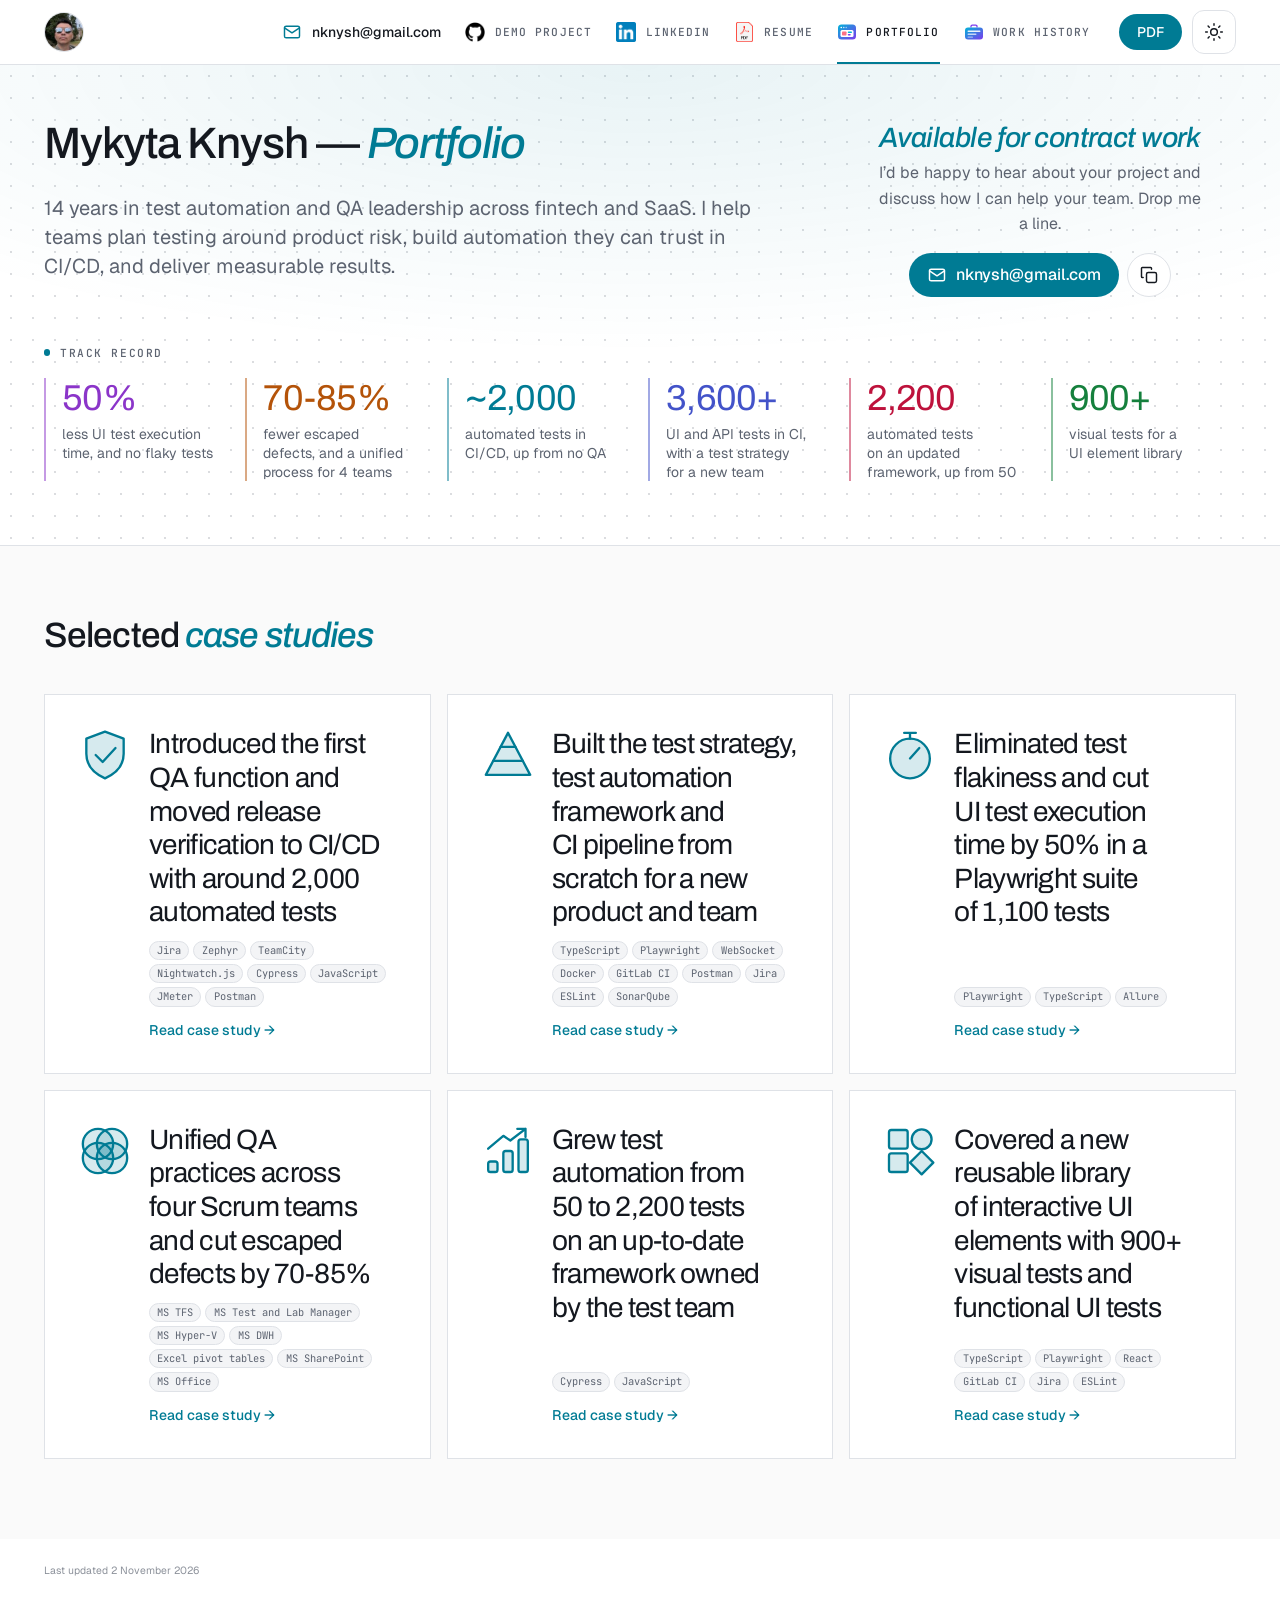
==== commit 350f9c26: "Restyle CV landing page with the shared header and document cards; add Portfolio link to header" ====
--- a/docs/portfolio/index.html
+++ b/docs/portfolio/index.html
@@ -93,6 +93,7 @@
         <li><a href="https://github.com/nknysh/cmc-tests" rel="noopener" title="Demo project"><img src="../images/github.png" class="invert-dark" alt="" width="20" height="20"><span class="label">Demo project</span></a></li>
         <li><a href="https://www.linkedin.com/in/mykytaknysh/" rel="me noopener" title="LinkedIn"><img src="../images/linkedin.png" alt="" width="20" height="20"><span class="label">LinkedIn</span></a></li>
         <li><a href="../" title="Resume"><img src="../images/pdf.png" alt="" width="20" height="20"><span class="label">Resume</span></a></li>
+        <li><a href="../portfolio/" aria-current="page" title="Portfolio"><img src="../images/portfolio.svg" alt="" width="20" height="20"><span class="label">Portfolio</span></a></li>
         <li><a href="../work-history/" title="Work history"><img src="../images/work-history.svg" alt="" width="20" height="20"><span class="label">Work history</span></a></li>
       </ul>
     </nav>
--- a/docs/portfolio/portfolio.css
+++ b/docs/portfolio/portfolio.css
@@ -42,7 +42,7 @@
 .skip:focus { left:0; }
 
 /* Header: avatar (links to the overview) on the left; email, links, PDF button and theme switch on the right.
-   The links are a drop-down menu below 24rem, icons only from 24rem, and icons with labels from 64rem.
+   The links are a drop-down menu below 26rem, icons only from 26rem, and icons with labels from 64rem.
    The email address shows in full from 36rem, ahead of the other labels. */
 .site-header { position:sticky; top:0; z-index:50; background:var(--header); border-bottom:1px solid var(--border); -webkit-backdrop-filter:blur(12px); backdrop-filter:blur(12px); }
 .bar { display:flex; flex-wrap:wrap; align-items:center; justify-content:space-between; gap:0 1rem; min-height:4rem; padding:0 24px; }
@@ -143,6 +143,13 @@
 .block-result p::first-letter { text-transform:uppercase; } /* source text continues after "Result:" in lowercase */
 
 /* Work history page: each job is an .job, and a company with several roles nests them in .job-group. */
+/* Landing page: the role under the name, then the documents as cards. */
+.cv-hero h1 { margin-top:3.5rem; }
+.doc-card { grid-template-rows:auto 1fr auto; }
+.doc-card .card-icon { grid-row:span 2; object-fit:contain; }
+.doc-card .card-title { font-size:clamp(1.2rem,2.2vw,1.45rem); }
+.doc-note { grid-column:2; color:var(--muted); font-size:.875rem; line-height:1.4; }
+
 .history-hero { padding-bottom:0; }
 .history-hero h1 { margin-top:3.5rem; }
 .history-hero .lead { margin-bottom:3rem; }
@@ -170,7 +177,7 @@
 .pager a[rel="next"] { grid-column:2; text-align:right; }
 .pager .kicker { display:block; margin-bottom:.25rem; color:var(--case); }
 
-@media (min-width:24rem) {
+@media (min-width:26rem) {
   .bar { flex-wrap:nowrap; }
   .menu, .js .menu { display:block; order:1; flex:none; margin-left:auto; max-height:none; overflow:visible; padding:0; }
   .actions { order:2; }
@@ -198,6 +205,7 @@
   .card { padding:2rem; }
   .card-icon { width:3.5rem; height:3.5rem; }
   .stats-row { grid-template-columns:repeat(3,minmax(0,1fr)); }
+  .cards.doc-cards { grid-template-columns:repeat(3,minmax(0,1fr)); }
 }
 @media (min-width:60rem) {
   .intro { grid-template-columns:minmax(0,46rem) minmax(max-content,1fr); }
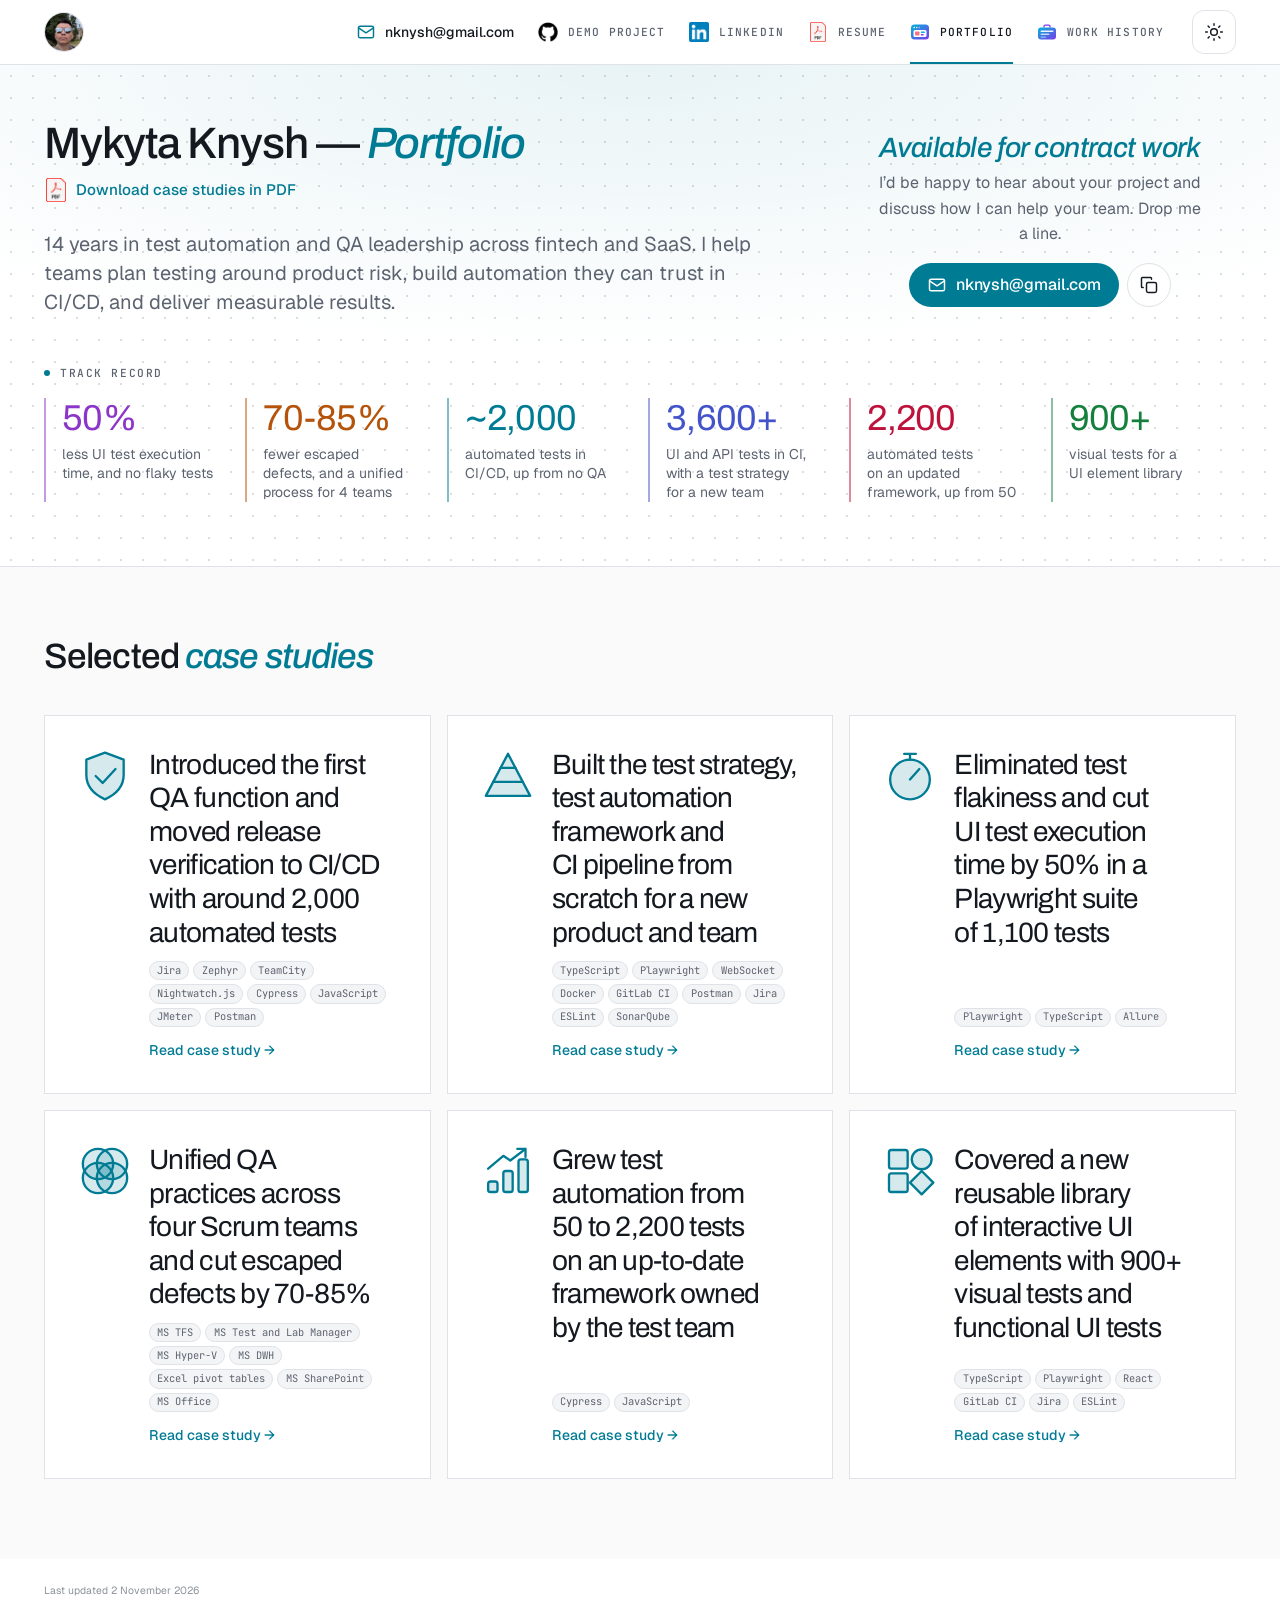
==== commit 1f88e17e: "Replace header PDF button with download links under the portfolio and work history titles" ====
--- a/docs/portfolio/index.html
+++ b/docs/portfolio/index.html
@@ -83,7 +83,6 @@
   <div class="bar">
     <a class="brand" href="./" aria-label="Mykyta Knysh, portfolio overview"><img src="../images/avatar.jpg" alt="" width="40" height="40"></a>
     <div class="actions">
-      <a class="button" href="../Mykyta_Knysh_Portfolio.pdf" download>PDF</a>
       <button class="icon-link framed theme-toggle" type="button" aria-label="Switch color theme" title="Switch color theme"><svg viewBox="0 0 24 24" width="20" height="20" fill="none" stroke="currentColor" stroke-width="1.75" stroke-linecap="round" stroke-linejoin="round" aria-hidden="true"><circle cx="12" cy="12" r="4"/><path d="M12 2v2M12 20v2M4.9 4.9l1.4 1.4M17.7 17.7l1.4 1.4M2 12h2M20 12h2M6.3 17.7l-1.4 1.4M19.1 4.9l-1.4 1.4"/></svg></button>
       <button class="icon-link menu-toggle" type="button" aria-label="Menu" aria-expanded="false" aria-controls="menu"><svg viewBox="0 0 24 24" width="20" height="20" fill="none" stroke="currentColor" stroke-width="1.75" stroke-linecap="round" stroke-linejoin="round" aria-hidden="true"><path d="M4 6h16M4 12h16M4 18h16"/></svg></button>
     </div>
@@ -104,7 +103,10 @@
     <div class="wrap">
       <div class="intro">
         <div>
-          <h1>Mykyta Knysh <span class="sep">—</span> <em>Portfolio</em></h1>
+          <div class="title-row">
+            <h1>Mykyta Knysh <span class="sep">—</span> <em>Portfolio</em></h1>
+            <a class="title-pdf" href="../Mykyta_Knysh_Portfolio.pdf" download><img src="../images/pdf.png" alt="" width="24" height="24">Download case studies in PDF</a>
+          </div>
           <p class="lead">14 years in test automation and QA leadership across fintech and SaaS. I help teams plan testing around product risk, build automation they can trust in CI/CD, and deliver measurable results.</p>
         </div>
         <div class="availability">
--- a/docs/portfolio/portfolio.css
+++ b/docs/portfolio/portfolio.css
@@ -41,8 +41,8 @@
 .skip { position:absolute; left:-999px; top:0; padding:.5rem 1rem; background:var(--bg); z-index:60; }
 .skip:focus { left:0; }
 
-/* Header: avatar (links to the overview) on the left; email, links, PDF button and theme switch on the right.
-   The links are a drop-down menu below 26rem, icons only from 26rem, and icons with labels from 64rem.
+/* Header: avatar (links to the overview) on the left; email, links and theme switch on the right.
+   The links are a drop-down menu below 24rem, icons only from 24rem, and icons with labels from 64rem.
    The email address shows in full from 36rem, ahead of the other labels. */
 .site-header { position:sticky; top:0; z-index:50; background:var(--header); border-bottom:1px solid var(--border); -webkit-backdrop-filter:blur(12px); backdrop-filter:blur(12px); }
 .bar { display:flex; flex-wrap:wrap; align-items:center; justify-content:space-between; gap:0 1rem; min-height:4rem; padding:0 24px; }
@@ -78,6 +78,11 @@
   radial-gradient(circle, color-mix(in srgb, var(--muted) 22%, transparent) 1px, transparent 1px) 0 0 / 22px 22px; }
 .pip { content:""; display:inline-block; width:.4rem; height:.4rem; margin-right:.6rem; border-radius:50%; background:var(--primary); vertical-align:.1em; }
 .hero h1 { max-width:52rem; margin:0; font:500 clamp(1.75rem,3.5vw,2.75rem)/1.02 var(--heading); letter-spacing:-.025em; text-wrap:balance; }
+/* The PDF download sits on its own line under the overview and work history titles. */
+.title-row { display:flex; flex-direction:column; align-items:flex-start; gap:.75rem; }
+.title-pdf { display:inline-flex; align-items:center; gap:.5rem; color:var(--primary); font-size:.95rem; font-weight:500; text-decoration:none; white-space:nowrap; }
+.title-pdf:hover { text-decoration:underline; text-underline-offset:3px; }
+.title-pdf img { flex:none; width:1.5rem; height:1.5rem; object-fit:contain; }
 .intro { display:grid; gap:1.75rem 4rem; margin-top:3.5rem; }
 .lead { max-width:46rem; margin:1.75rem 0 0; color:var(--muted); font-size:clamp(1.125rem,2.5vw,1.25rem); line-height:1.45; text-wrap:pretty; }
 .availability-title { margin:0; color:var(--primary); font:italic 500 clamp(1.4rem,2.75vw,1.75rem)/1.2 var(--heading); letter-spacing:-.02em; }
@@ -151,7 +156,7 @@
 .doc-note { grid-column:2; color:var(--muted); font-size:.875rem; line-height:1.4; }
 
 .history-hero { padding-bottom:0; }
-.history-hero h1 { margin-top:3.5rem; }
+.history-hero .title-row { margin-top:3.5rem; }
 .history-hero .lead { margin-bottom:3rem; }
 .history { padding-top:3rem; padding-bottom:4rem; }
 .history > .job { max-width:52rem; }
@@ -177,7 +182,7 @@
 .pager a[rel="next"] { grid-column:2; text-align:right; }
 .pager .kicker { display:block; margin-bottom:.25rem; color:var(--case); }
 
-@media (min-width:26rem) {
+@media (min-width:24rem) {
   .bar { flex-wrap:nowrap; }
   .menu, .js .menu { display:block; order:1; flex:none; margin-left:auto; max-height:none; overflow:visible; padding:0; }
   .actions { order:2; }
